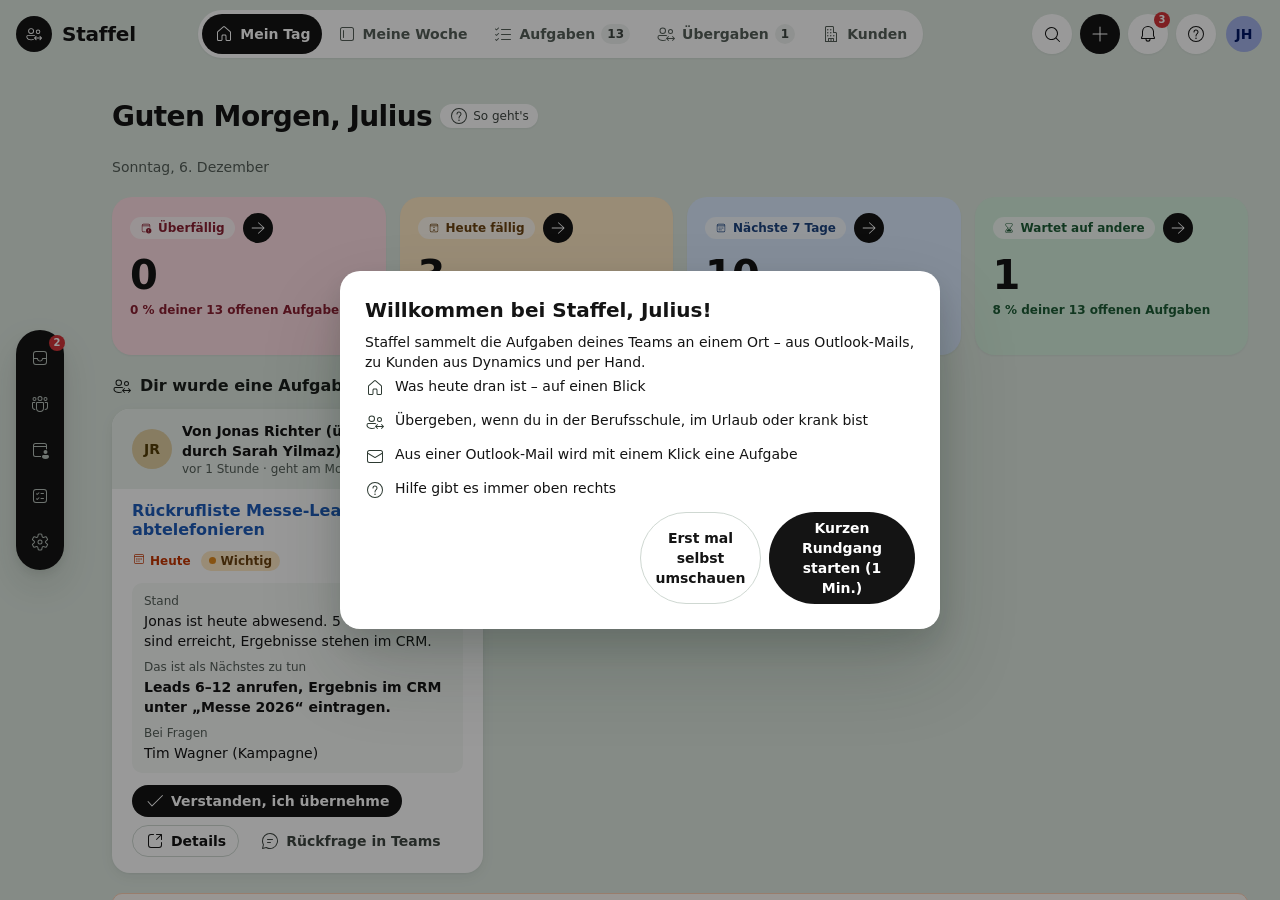
==== index.html @ 6df2b685 "Demo 26.09.2026" ====
<!doctype html>
<html lang="de">
  <head>
    <meta charset="UTF-8" />
    <link rel="icon" type="image/svg+xml" href="./favicon.svg" />
    <meta name="viewport" content="width=device-width, initial-scale=1.0" />
    <title>Staffel – Aufgaben & Übergaben</title>
    <script type="module" crossorigin src="./assets/index-Cw6aj60C.js"></script>
    <link rel="stylesheet" crossorigin href="./assets/index-q4Ndsbhh.css">
  </head>
  <body>
    <div id="root"></div>
  </body>
</html>
---- assets/index-q4Ndsbhh.css ----
html,body,#root{height:100%;margin:0}body{-webkit-font-smoothing:antialiased}*,:before,:after{box-sizing:border-box}@page{margin:15mm}@media print{html,body,#root{background:#fff;height:auto}}
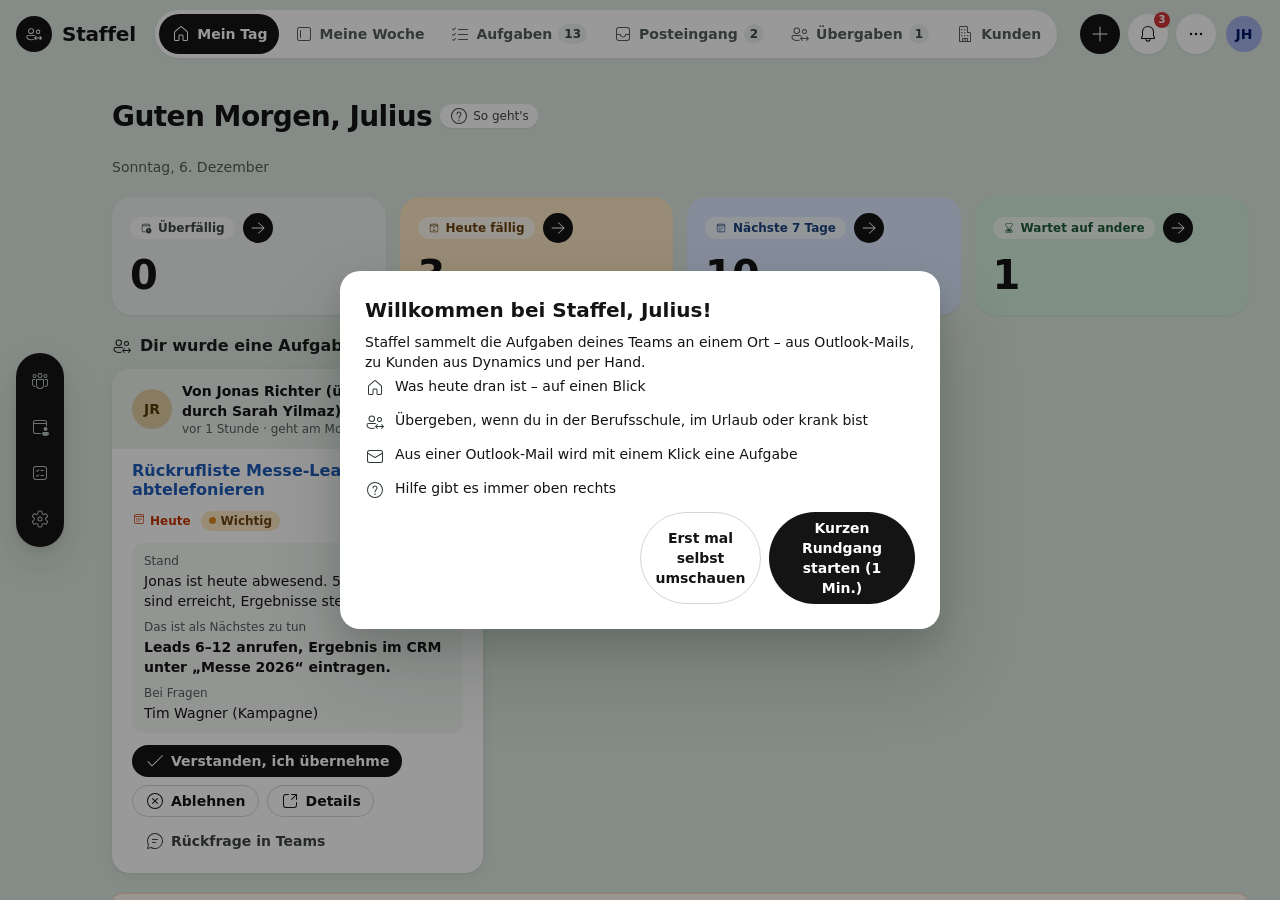
==== commit 004bbacf: "Demo 29.09.2026" ====
--- a/index.html
+++ b/index.html
@@ -5,7 +5,7 @@
     <link rel="icon" type="image/svg+xml" href="./favicon.svg" />
     <meta name="viewport" content="width=device-width, initial-scale=1.0" />
     <title>Staffel – Aufgaben & Übergaben</title>
-    <script type="module" crossorigin src="./assets/index-Cw6aj60C.js"></script>
+    <script type="module" crossorigin src="./assets/index-DoFrgbc_.js"></script>
     <link rel="stylesheet" crossorigin href="./assets/index-q4Ndsbhh.css">
   </head>
   <body>
